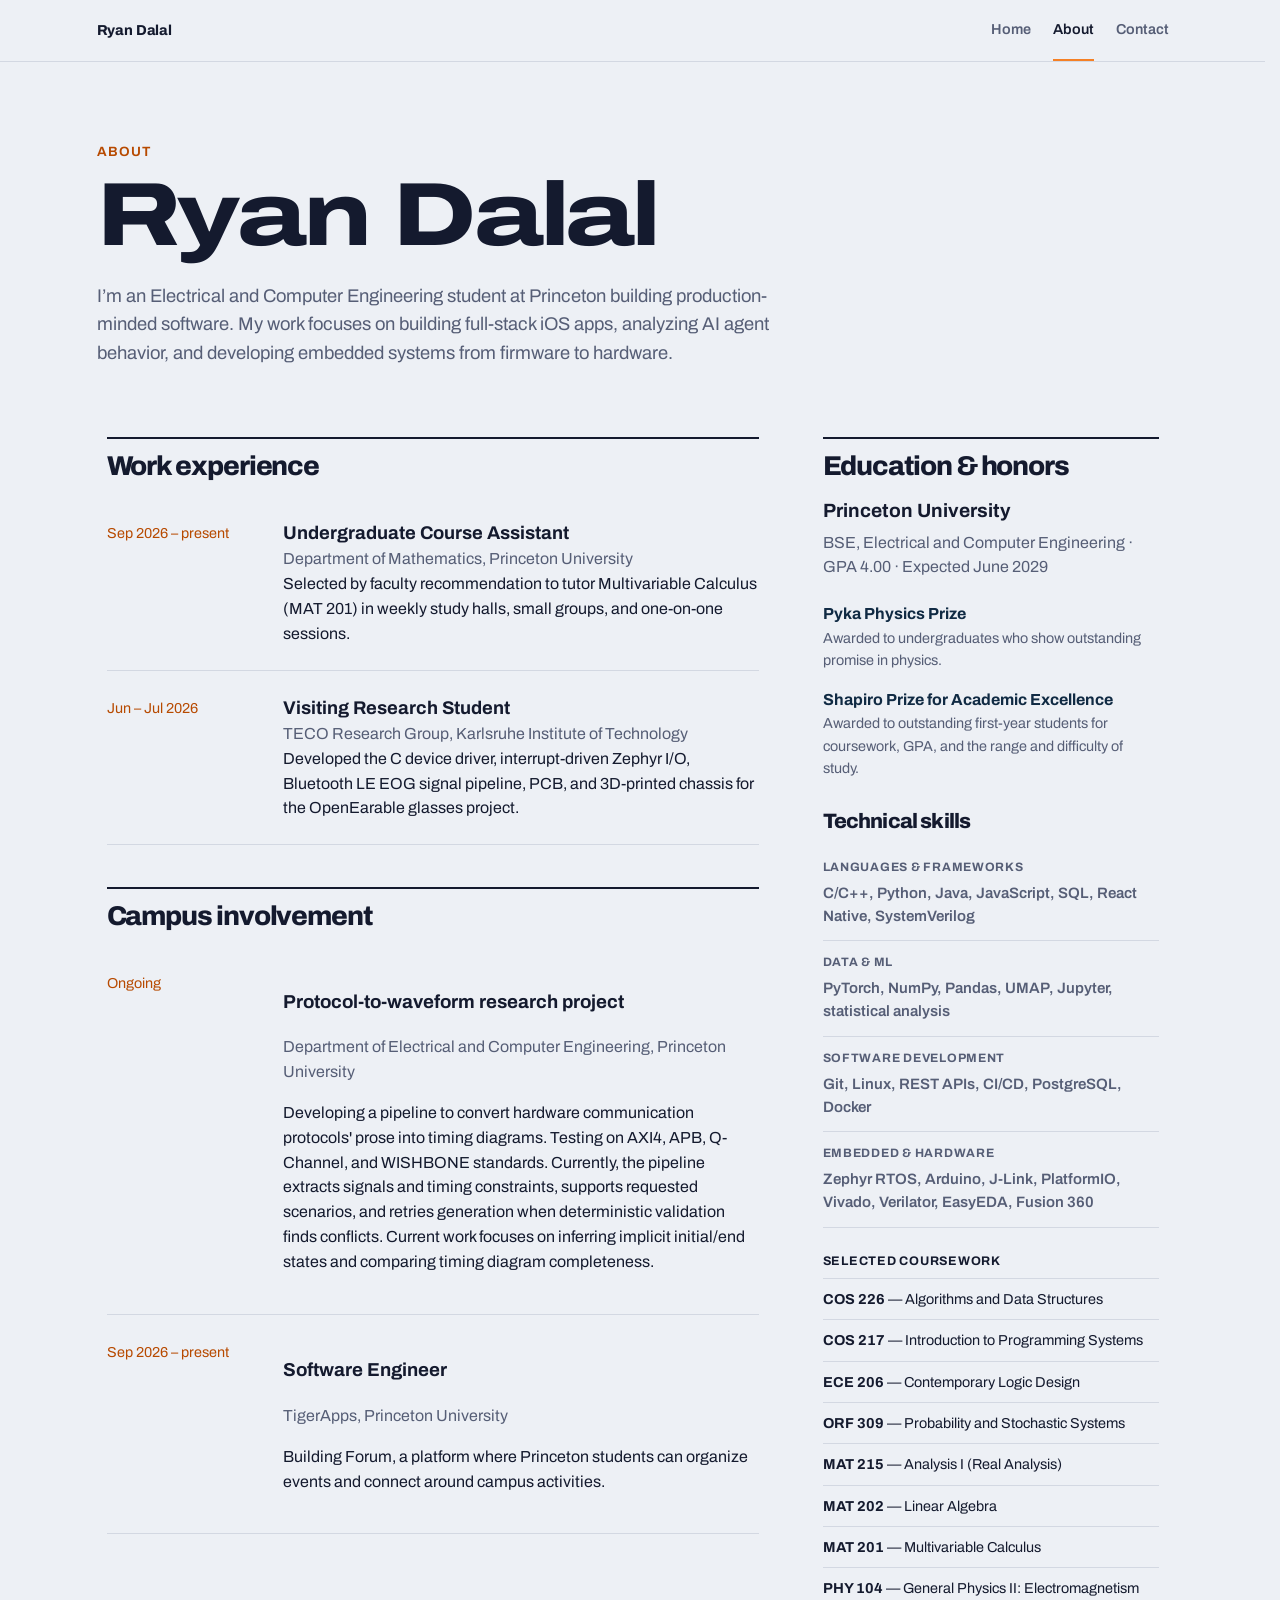
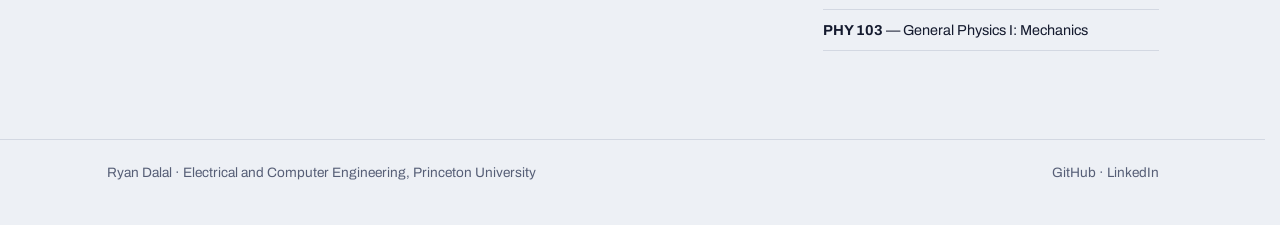
==== about.html @ 19367c33 "first commit" ====
<!doctype html>
<html lang="en">
  <head>
    <meta charset="utf-8" />
    <meta name="viewport" content="width=device-width, initial-scale=1" />
    <title>About &mdash; Ryan Dalal</title>
    <link rel="preconnect" href="https://fonts.googleapis.com" />
    <link rel="preconnect" href="https://fonts.gstatic.com" crossorigin />
    <link
      rel="stylesheet"
      href="https://fonts.googleapis.com/css2?family=Archivo:ital,wdth,wght@0,62..125,100..900;1,62..125,100..900&display=swap"
    />
    <link rel="stylesheet" href="about.css" />
    <link rel="stylesheet" href="site-chrome.css" />
  </head>
  <body>
    <header class="topbar site-topbar">
      <div class="wrap">
        <a class="brand" href="index.html">Ryan Dalal</a>
        <nav aria-label="Primary navigation">
          <a href="index.html">Home</a
          ><a href="about.html" aria-current="page">About</a
          ><a href="contact.html">Contact</a>
        </nav>
      </div>
    </header>
    <header class="hero page-hero">
      <div class="site-page-width">
        <p class="eyebrow">About</p>
        <h1 class="display page-title">Ryan Dalal</h1>
        <p class="intro">
          I&rsquo;m an Electrical and Computer Engineering student at Princeton
          building production-minded software. My work focuses on building
          full-stack iOS apps, analyzing AI agent behavior, and developing
          embedded systems from firmware to hardware.
        </p>
      </div>
    </header>
    <main class="wrap">
      <div class="about-grid">
        <div>
          <section class="block history">
            <h2 class="display">Work experience</h2>
            <ul class="history-list">
              <li>
                <div class="when">Sep 2026 &ndash; present</div>
                <div>
                  <h3>Undergraduate Course Assistant</h3>
                  <p class="org">
                    Department of Mathematics, Princeton University
                  </p>
                  <p>
                    Selected by faculty recommendation to tutor Multivariable
                    Calculus (MAT 201) in weekly study halls, small groups, and
                    one-on-one sessions.
                  </p>
                </div>
              </li>
              <li>
                <div class="when">Jun &ndash; Jul 2026</div>
                <div>
                  <h3>Visiting Research Student</h3>
                  <p class="org">
                    TECO Research Group, Karlsruhe Institute of Technology
                  </p>
                  <p>
                    Developed the C device driver, interrupt-driven Zephyr I/O,
                    Bluetooth LE EOG signal pipeline, PCB, and 3D-printed
                    chassis for the OpenEarable glasses project.
                  </p>
                </div>
              </li>
            </ul>
          </section>
          <section class="block campus">
            <h2 class="display">Campus involvement</h2>
            <ul class="history-list">
              <li>
                <div class="when">Ongoing</div>
                <div>
                  <h3>Protocol-to-waveform research project</h3>
                  <p class="org">
                    Department of Electrical and Computer Engineering, Princeton
                    University
                  </p>
                  <p>
                    Developing a pipeline to convert hardware communication
                    protocols' prose into timing diagrams. Testing on AXI4, APB,
                    Q-Channel, and WISHBONE standards. Currently, the pipeline
                    extracts signals and timing constraints, supports requested
                    scenarios, and retries generation when deterministic
                    validation finds conflicts. Current work focuses on
                    inferring implicit initial/end states and comparing timing
                    diagram completeness.
                  </p>
                </div>
              </li>
              <li>
                <div class="when">Sep 2026 &ndash; present</div>
                <div>
                  <h3>Software Engineer</h3>
                  <p class="org">TigerApps, Princeton University</p>
                  <p>
                    Building Forum, a platform where Princeton students can
                    organize events and connect around campus activities.
                  </p>
                </div>
              </li>
            </ul>
          </section>
        </div>
        <aside class="sidebar">
          <section class="block education">
            <h2 class="display">Education &amp; honors</h2>
            <h3>Princeton University</h3>
            <p>
              BSE, Electrical and Computer Engineering &middot; GPA 4.00
              &middot; Expected June 2029
            </p>
            <ul class="awards">
              <li>
                <strong>Pyka Physics Prize</strong
                ><span
                  >Awarded to undergraduates who show outstanding promise in
                  physics.</span
                >
              </li>
              <li>
                <strong>Shapiro Prize for Academic Excellence</strong
                ><span
                  >Awarded to outstanding first-year students for coursework,
                  GPA, and the range and difficulty of study.</span
                >
              </li>
            </ul>
            <h2 class="display skills-heading">Technical skills</h2>
            <div class="skills">
              <div class="skill">
                <h3>Languages &amp; frameworks</h3>
                <p>
                  C/C++, Python, Java, JavaScript, SQL, React Native,
                  SystemVerilog
                </p>
              </div>
              <div class="skill">
                <h3>Data &amp; ML</h3>
                <p>
                  PyTorch, NumPy, Pandas, UMAP, Jupyter, statistical analysis
                </p>
              </div>
              <div class="skill">
                <h3>Software development</h3>
                <p>Git, Linux, REST APIs, CI/CD, PostgreSQL, Docker</p>
              </div>
              <div class="skill">
                <h3>Embedded &amp; hardware</h3>
                <p>
                  Zephyr RTOS, Arduino, J-Link, PlatformIO, Vivado, Verilator,
                  EasyEDA, Fusion 360
                </p>
              </div>
            </div>
            <p class="course-label">Selected coursework</p>
            <ul class="coursework">
              <li>
                <strong>COS 226</strong> &mdash; Algorithms and Data Structures
              </li>
              <li>
                <strong>COS 217</strong> &mdash; Introduction to Programming
                Systems
              </li>
              <li>
                <strong>ECE 206</strong> &mdash; Contemporary Logic Design
              </li>
              <li>
                <strong>ORF 309</strong> &mdash; Probability and Stochastic
                Systems
              </li>
              <li>
                <strong>MAT 215</strong> &mdash; Analysis I (Real Analysis)
              </li>
              <li><strong>MAT 202</strong> &mdash; Linear Algebra</li>
              <li><strong>MAT 201</strong> &mdash; Multivariable Calculus</li>
              <li>
                <strong>PHY 104</strong> &mdash; General Physics II:
                Electromagnetism
              </li>
              <li>
                <strong>PHY 103</strong> &mdash; General Physics I: Mechanics
              </li>
            </ul>
          </section>
        </aside>
      </div>
    </main>
    <footer class="site-footer">
      <div class="wrap">
        <span
          >Ryan Dalal &middot; Electrical and Computer Engineering, Princeton
          University</span
        ><span
          ><a
            href="https://github.com/ryanadalal"
            target="_blank"
            rel="noopener"
            >GitHub</a
          >
          &middot;
          <a
            href="https://linkedin.com/in/ryanadalal"
            target="_blank"
            rel="noopener"
            >LinkedIn</a
          ></span
        >
      </div>
    </footer>
  </body>
</html>
---- about.css ----
:root {
  --ground: #edf0f5;
  --ink: #141a2e;
  --muted: #565e76;
  --rule: #d3d8e2;
  --signal: #102a43;
  --orange: #f58025;
  --orange-ink: #b74a00;
  --wrap: 1100px;
  font-family: Archivo, Arial, sans-serif;
  color: var(--ink);
  background: var(--ground);
}
* {
  box-sizing: border-box;
}
body {
  margin: 0;
  line-height: 1.55;
}
.wrap {
  max-width: var(--wrap);
  margin: auto;
  padding: 0 24px;
}
.topbar {
  padding: 14px 0;
  border-bottom: 1px solid var(--rule);
}
.topbar .wrap {
  display: flex;
  justify-content: space-between;
  align-items: center;
  gap: 16px;
  flex-wrap: wrap;
  font-size: 0.88rem;
}
.brand {
  color: var(--ink);
  font-weight: 750;
  letter-spacing: -0.01em;
  text-decoration: none;
}
.brand:hover {
  color: var(--signal);
}
.topbar nav {
  display: flex;
  gap: 20px;
  flex-wrap: wrap;
}
.topbar a,
a {
  color: inherit;
  text-underline-offset: 3px;
}
.topbar nav a {
  padding: 5px 0;
  border-bottom: 2px solid transparent;
  text-decoration: none;
}
.topbar nav a:hover {
  color: var(--signal);
}
.topbar nav a[aria-current="page"] {
  color: var(--ink);
  border-bottom-color: var(--signal);
}
.display {
  font-weight: 800;
  letter-spacing: -0.04em;
  line-height: 0.98;
}
.hero {
  padding: 62px 0 24px;
}
.eyebrow {
  margin: 0 0 9px;
  font-size: 0.84rem;
  font-weight: 650;
  letter-spacing: 0.08em;
  text-transform: uppercase;
  color: var(--orange-ink);
}
.hero h1 {
  margin: 0;
  font-size: clamp(3.5rem, 9vw, 7rem);
}
.intro {
  max-width: 63ch;
  margin: 22px 0 0;
  font-size: 1.15rem;
  color: var(--muted);
}
.about-grid {
  display: grid;
  grid-template-columns: minmax(0, 1.65fr) minmax(280px, 0.85fr);
  gap: 64px;
  margin-top: 42px;
}
.block {
  border-top: 2px solid var(--ink);
  padding-top: 14px;
}
.block h2 {
  margin: 0 0 16px;
  font-size: 1.7rem;
}
.history-list {
  list-style: none;
  padding: 0;
  margin: 0;
}
.history-list li {
  display: grid;
  grid-template-columns: 9.5rem minmax(0, 1fr);
  gap: 24px;
  padding: 23px 0;
  border-bottom: 1px solid var(--rule);
}
.when {
  padding-top: 3px;
  color: var(--orange-ink);
  font-size: 0.9rem;
}
.history h3 {
  margin: 0;
  font-size: 1.15rem;
}
.org {
  margin: 3px 0 10px;
  color: var(--muted);
}
.history p {
  margin: 0;
}
.campus {
  margin-top: 42px;
}
.sidebar {
  display: grid;
  align-content: start;
}
.education h3 {
  margin: 0;
  font-size: 1.2rem;
}
.education p {
  margin: 5px 0;
  color: var(--muted);
}
.skills-heading {
  margin: 32px 0 14px !important;
  font-size: 1.3rem !important;
}
.skills {
  display: grid;
  gap: 0;
}
.skill {
  padding: 12px 0;
  border-bottom: 1px solid var(--rule);
}
.skill h3 {
  margin: 0 0 5px;
  color: var(--muted);
  font-size: 0.76rem;
  letter-spacing: 0.06em;
  text-transform: uppercase;
}
.skill p {
  margin: 0;
  font-weight: 600;
  font-size: 0.94rem;
}
.course-label {
  margin: 24px 0 7px !important;
  color: var(--ink) !important;
  font-size: 0.78rem;
  font-weight: 700;
  letter-spacing: 0.06em;
  text-transform: uppercase;
}
.coursework {
  list-style: none;
  margin: 0;
  padding: 0;
  border-top: 1px solid var(--rule);
  font-size: 0.9rem;
}
.coursework li {
  padding: 9px 0;
  border-bottom: 1px solid var(--rule);
}
.coursework strong {
  color: var(--ink);
}
.awards {
  list-style: none;
  margin: 22px 0 0;
  padding: 0;
  display: grid;
  gap: 16px;
}
.awards strong {
  display: block;
  color: var(--signal);
}
.awards span {
  display: block;
  color: var(--muted);
  font-size: 0.9rem;
}
.site-footer {
  margin-top: 88px;
  padding: 22px 0 42px;
  border-top: 1px solid var(--rule);
  color: var(--muted);
  font-size: 0.85rem;
}
.site-footer .wrap {
  display: flex;
  justify-content: space-between;
  gap: 16px;
  flex-wrap: wrap;
}
.site-footer a {
  text-decoration: none;
}
.site-footer a:hover {
  color: var(--signal);
  text-decoration: underline;
}
@media (max-width: 760px) {
  .about-grid {
    grid-template-columns: 1fr;
    gap: 42px;
  }
  .history-list li {
    grid-template-columns: 1fr;
    gap: 6px;
  }
  .wrap {
    padding: 0 16px;
  }
  .topbar nav {
    gap: 14px;
  }
  .hero {
    padding-top: 50px;
  }
}
---- site-chrome.css ----
/* Shared site navigation: loaded after each page's local styles. */
html {
  scrollbar-gutter: stable;
}
body {
  margin: 0;
}

.site-topbar {
  height: 62px;
  padding: 0 !important;
  border-bottom: 1px solid var(--rule) !important;
}

.site-topbar .wrap {
  max-width: 1120px;
  width: 100%;
  min-height: 61px;
  padding-left: max(24px, env(safe-area-inset-left, 0px));
  padding-right: max(24px, env(safe-area-inset-right, 0px));
  display: flex;
  align-items: center;
  justify-content: space-between;
  gap: 20px;
  flex-wrap: wrap;
  font-size: 0.9rem !important;
}

.site-topbar .brand {
  color: var(--ink);
  font-weight: 750;
  letter-spacing: -0.01em;
  text-decoration: none;
}

.site-topbar .brand:hover {
  color: var(--orange-ink);
}

.site-topbar nav {
  display: flex;
  align-items: center;
  gap: 22px;
  flex-wrap: wrap;
  height: 61px;
}

.site-topbar nav a {
  display: inline-flex;
  align-items: center;
  height: 61px;
  padding: 0;
  border-bottom: 2px solid transparent;
  color: var(--muted);
  font-weight: 600;
  line-height: 1;
  text-decoration: none;
}

.site-topbar nav a:hover {
  color: var(--orange-ink);
}
.site-topbar nav a[aria-current="page"] {
  color: var(--ink);
  border-bottom-color: var(--orange);
}

/* Contact values stay clean; external profile destinations remain visibly linked. */
.contact-list b {
  text-decoration: none !important;
}
.contact-list a[href*="linkedin"] b,
.contact-list a[href*="github"] b {
  text-decoration: underline !important;
  text-decoration-thickness: 1px;
  text-underline-offset: 4px;
}

.page-title {
  margin: 0;
  font-size: clamp(3.1rem, 7vw, 5.7rem) !important;
  font-family: Archivo, Arial, sans-serif !important;
  font-variation-settings: "wdth" 125 !important;
  font-weight: 800 !important;
  letter-spacing: -0.035em !important;
  line-height: 0.98 !important;
}

.page-hero {
  padding: clamp(52px, 7vw, 80px) 0 28px !important;
}

.site-page-width {
  width: 100%;
  max-width: 1120px;
  margin: 0 auto;
  padding-left: max(24px, env(safe-area-inset-left, 0px));
  padding-right: max(24px, env(safe-area-inset-right, 0px));
}

@media (max-width: 480px) {
  .site-topbar {
    height: auto;
  }
  .site-topbar .wrap {
    min-height: 61px;
    gap: 14px;
    padding-left: max(16px, env(safe-area-inset-left, 0px));
    padding-right: max(16px, env(safe-area-inset-right, 0px));
  }
  .site-topbar nav {
    height: auto;
    gap: 16px;
  }
  .site-topbar nav a {
    height: 40px;
  }
  .site-page-width {
    padding-left: max(16px, env(safe-area-inset-left, 0px));
    padding-right: max(16px, env(safe-area-inset-right, 0px));
  }
}
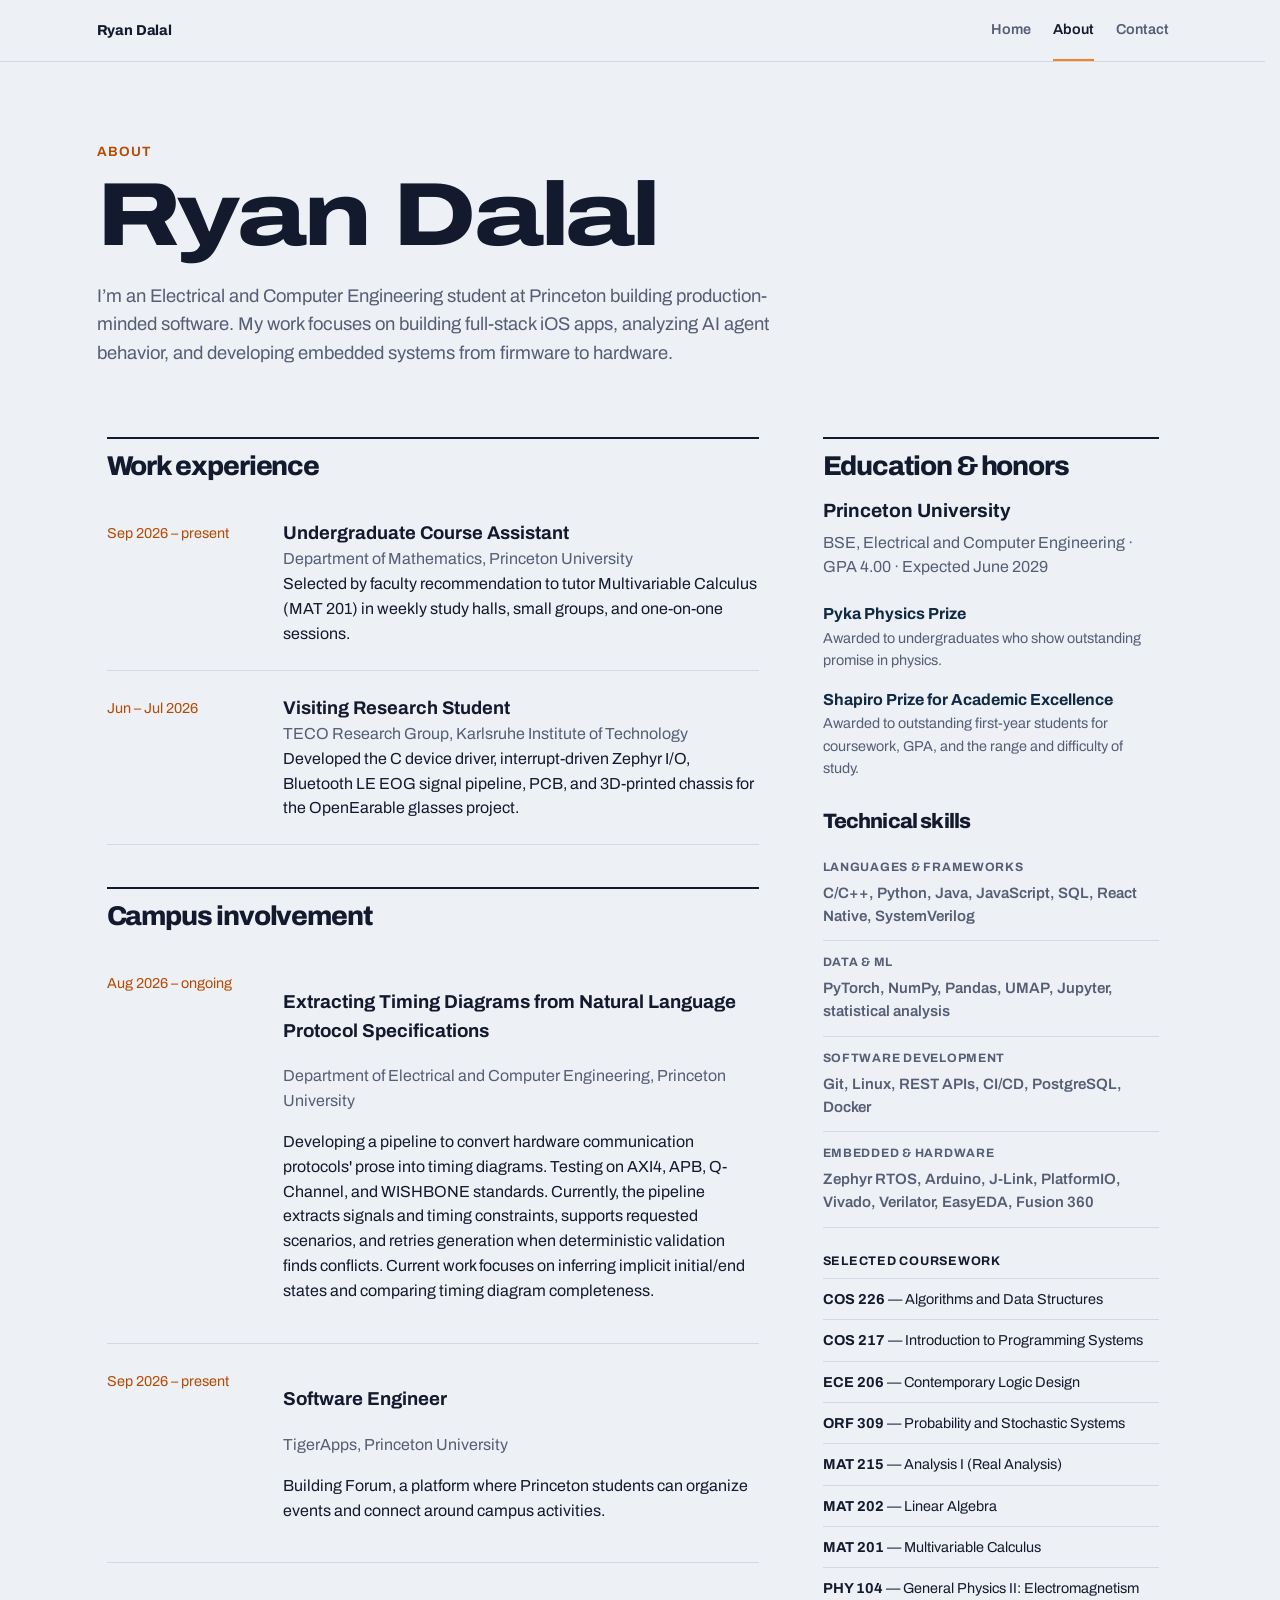
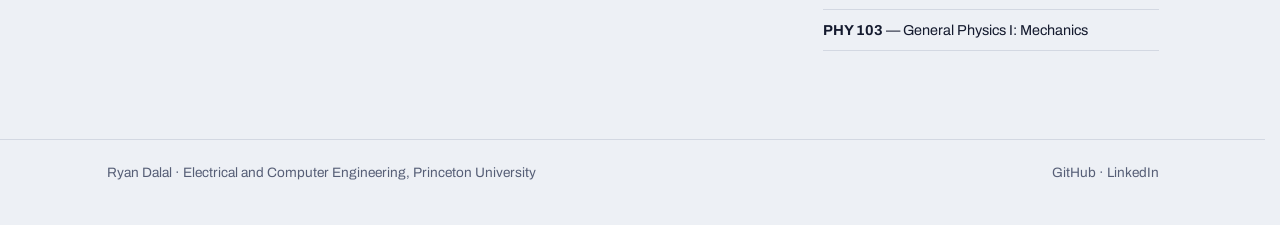
==== commit 64fed97c: "Update project timeline and title in about.html" ====
--- a/about.html
+++ b/about.html
@@ -76,9 +76,9 @@
             <h2 class="display">Campus involvement</h2>
             <ul class="history-list">
               <li>
-                <div class="when">Ongoing</div>
-                <div>
-                  <h3>Protocol-to-waveform research project</h3>
+                <div class="when">Aug 2026 &ndash; ongoing</div>
+                <div>
+                  <h3>Extracting Timing Diagrams from Natural Language Protocol Specifications</h3>
                   <p class="org">
                     Department of Electrical and Computer Engineering, Princeton
                     University
